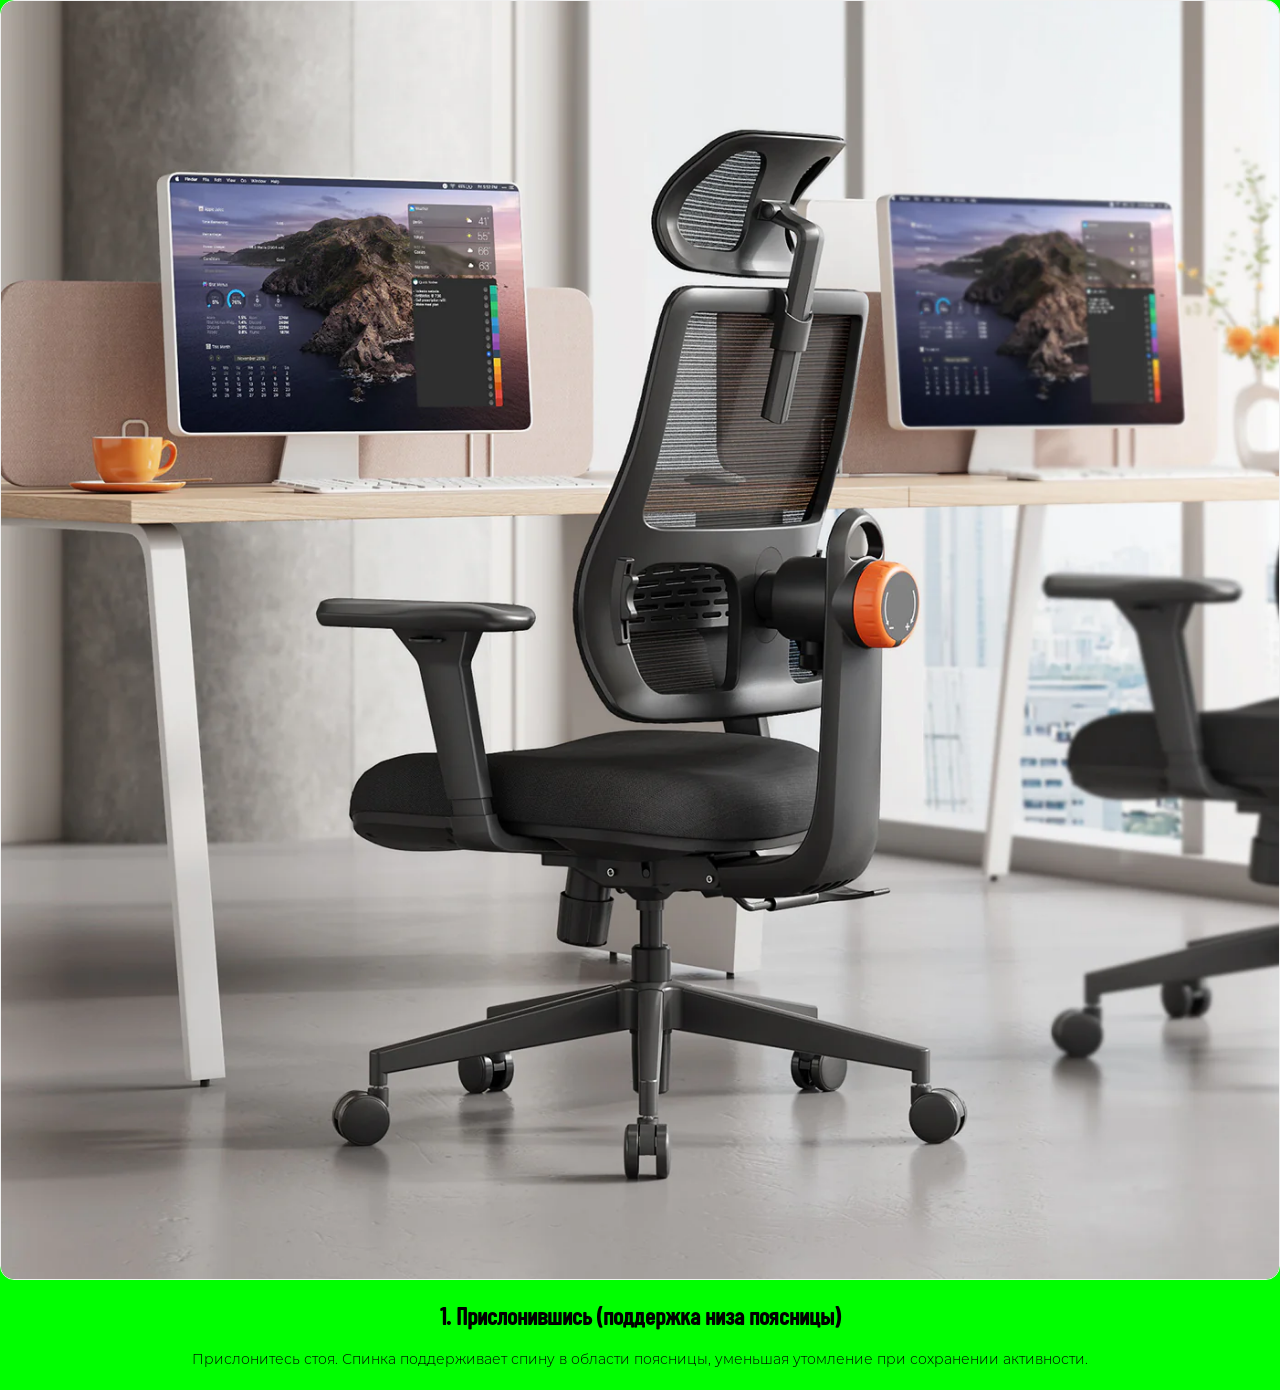
==== blocks/card-single/card-single.html @ de458e0e "feat: blocks block-image, card-product, card-single, products, section-title, single-slider-grid add" ====
<!DOCTYPE html>
<html lang="ru">
<head>
    <meta charset="UTF-8">
    <meta name="viewport" content="width=device-width, initial-scale=1.0">
    <title>Card Product Block</title>
    <link rel="stylesheet" href="../../css/common/normalize.css">
    <link rel="stylesheet" href="../../css/common/consts.css">
    <link rel="stylesheet" href="css/card-single.css">
</head>
<body style="background-color: lime;">
    <div class="card-single">
        <img class="card-single__image"
            src="images/03.webp"
            alt="Кресло FoxGear Netz One">
        <div class="card-single__content">
            <div class="card-single__title">
                1. Прислонившись (поддержка низа поясницы)
            </div>
            <div class="card-single__description">
                Прислонитесь стоя. Спинка поддерживает спину в области поясницы, уменьшая утомление при сохранении активности.
            </div>
        </div>
    </div>
</body>
</html>
---- css/common/consts.css ----
@import url("./fonts.css");

:root {

/*
    Размеры экрана
*/

    --max-content-width:        1920px;
    --header-width:             1600px;
    --wrapper-width:            1440px;
    --content-width:            1230px;
    /*--tech-table-width:         1200px; */


/*
    Основная палитра
*/
    --black:                    #000000; /* main text */
    --gray-deep-dark:           #1F2937; /* section titles */
    --gray-darker:              #252525; /* section title page*/

    --gray-dark:                #3C3C3C; /* back to top */
    --gray:                     #656565; /* description */
    --gray-medium:              #B7B7B7; /* p declaration */
    --gray-light:               #D2D7D7; /* description */
    --gray-neutral:             #DCE2E1; /* p declaration */
    --gray-lighter:             #E8E8E1; /* review background */
    --off-white:                #F5F5F5; /* menu mobile background, wrapper gray */
    --white:                    #FFFFFF; /* background */


    --red:                      #FF6666; /* form error */
    --orange:                   #F76500; /* text link */
    --orange-light:             #FFA366; /* text link hover*/
    --yellow:                   #F0C417; /* buy button */
    --yellow-light:             #F3D045; /* buy button hover*/
    --beige:                    #F6F4F1; /* button selected background*/
    --green:                    #00DFA9; /* button selected */
    --green-light:              #E0F3EF; /* button selected background*/
    --blue:                     #4A90E2; /* blue button */
    --violet:                   #7671ff; /* text link dark */
    --violet-light:             #a29ff3;

    /* Не используются */

    --black-dark:               #2C2C2C; /* block panel background and border */
    --gray-dark:                #747474; /* gray button */
    --gray-light:               #EFEFEF; /* button outlined hover */


/*
    Шрифты
*/

    --text-color-main:          var(--black);
    --text-color-inverted:      var(--white);
    --text-color-menu:          var(--gray);
    --text-color-title-table:   var(--gray-darker);

    --text-family-main:         Montserrat, arial, sans-serif;
    --text-family-menu:         Montserrat, arial, sans-serif;
    --text-family-title:        'Barlow Condensed', arial, sans-serif;
    --text-family-section-title: "Roboto", Helvetica, Arial, sans-serif;

    --text-size-section:        42px;
    --text-size-card:           28px;
    --text-size-legend:         18px;
    --text-size-page:           18px;
    --text-size-menu:           14px;
    --text-size-product:        16px;
    --text-size-footer:         16px;
    --text-size-single:         16px;
    --text-size-main:           14px;
    --text-size-tech-specs:     12px;

    --text-size-section_mobile: 26px;
    --text-size-legend_mobile:  16px;
    --text-size-footer_mobile:  13px;
    --text-size-single_mobile:  15px;

    --text-weight-main:         300;
    --text-weight-semibold:     400;
    --text-weight-bold:         600;
    --text-weight-extrabold:    700;

    --text-line-height-section: 36px;
    --text-line-height-large:   24px;
    --text-line-height-footer:  23px;
    --text-line-height-specs:   22px;
    --text-line-height-main:    18px;


    --text-line-height-section_mobile: 28px;
    --text-line-height-footer_mobile:  20px;

    /* Для тёмного фона */

    --special-title: var(--violet);


/*
    Фоны
*/
    --background-color-main: var(--white);
    --background-color-gray: var(--off-white);
    --background-color-black: var(--black);
    --background-color-menu: var(--white);
    --background-color-inverted: var(--black);
    --background-color-card: var(--gray-deep-dark);
    --background-color-table: var(--off-white);

/*
    Рамки
*/
    --border-color-table:           var(--gray-medium);
    --border-radius-hero-image:     10px; /* hero-single image  */
    --border-radius-hero-slider:    14px; /* hero-slider  */
    --border-radius-hero-video:     20px; /* hero-single video  */
    --border-radius-button:         5px; /* panel  */
    --border-radius-card:           14px; /* card-product */
    --border-radius-flex:           12px; /* card-product */
    --border-radius-menu-mobile:    14px; /* menu-mobile  */
    --border-radius-gallery-image:  3px; /* hero-single gallery image  */
    --border-radius-table:          4px; /* table  */

/*
    Ссылки
*/

    --link-normal-color:            var(--orange);
    --link-normal-color_hover:      var(--orange-light);
    --link-normal-color_disabled:   var(--gray);

/* Для тёмного фона */

    --link-normal-color-dark-bk:   var(--violet);
    --link-normal-color_hover-dark-bk: var(--violet-light);

/*
    Кнопки
*/
    --button-rounded-color:                    var(--white);
    --button-rounded-background-color:         var(--black);
    --button-rounded-background-color_hover:   var(--black);
    --button-rounded-border-color:             var(--black);
}
---- blocks/card-single/css/card-single.css ----
.card-single {
    display: block;

    color: var(--text-color-main, #000000);
    font-family: var(--text-family-main, sans-serif);
    font-size: var(--text-size-main, 16px);
    font-weight: var(--text-weight-main, 300);

    line-height: var(--text-line-height-main, 20px);
}

.card-single__image {
    width: 100%;
    height: auto;
    margin-bottom: 20px;

    border: 1px solid var(--gray-light, #D2D7D7);
    border-radius: var(--border-radius-hero-slider, 14px);
}

.card-single__title {
    margin-bottom: 20px;

    font-family: var(--text-family-title, sans-serif);
    font-size: var(--text-size-card, 28px);
    font-weight: var(--text-weight-bold, 600);

    line-height: 1;

    text-align: center;
}

.card-single__description {
    margin-bottom: 20px;

    line-height: var(--text-line-height-specs, 22px);

    text-align: center;
}

@media screen and (max-width: 1440px) {
    .card-single__title {
        font-size: 24px;
    }
}

@media screen and (max-width: 700px) {
    .card-single__title {
        font-size: 20px;
    }
}
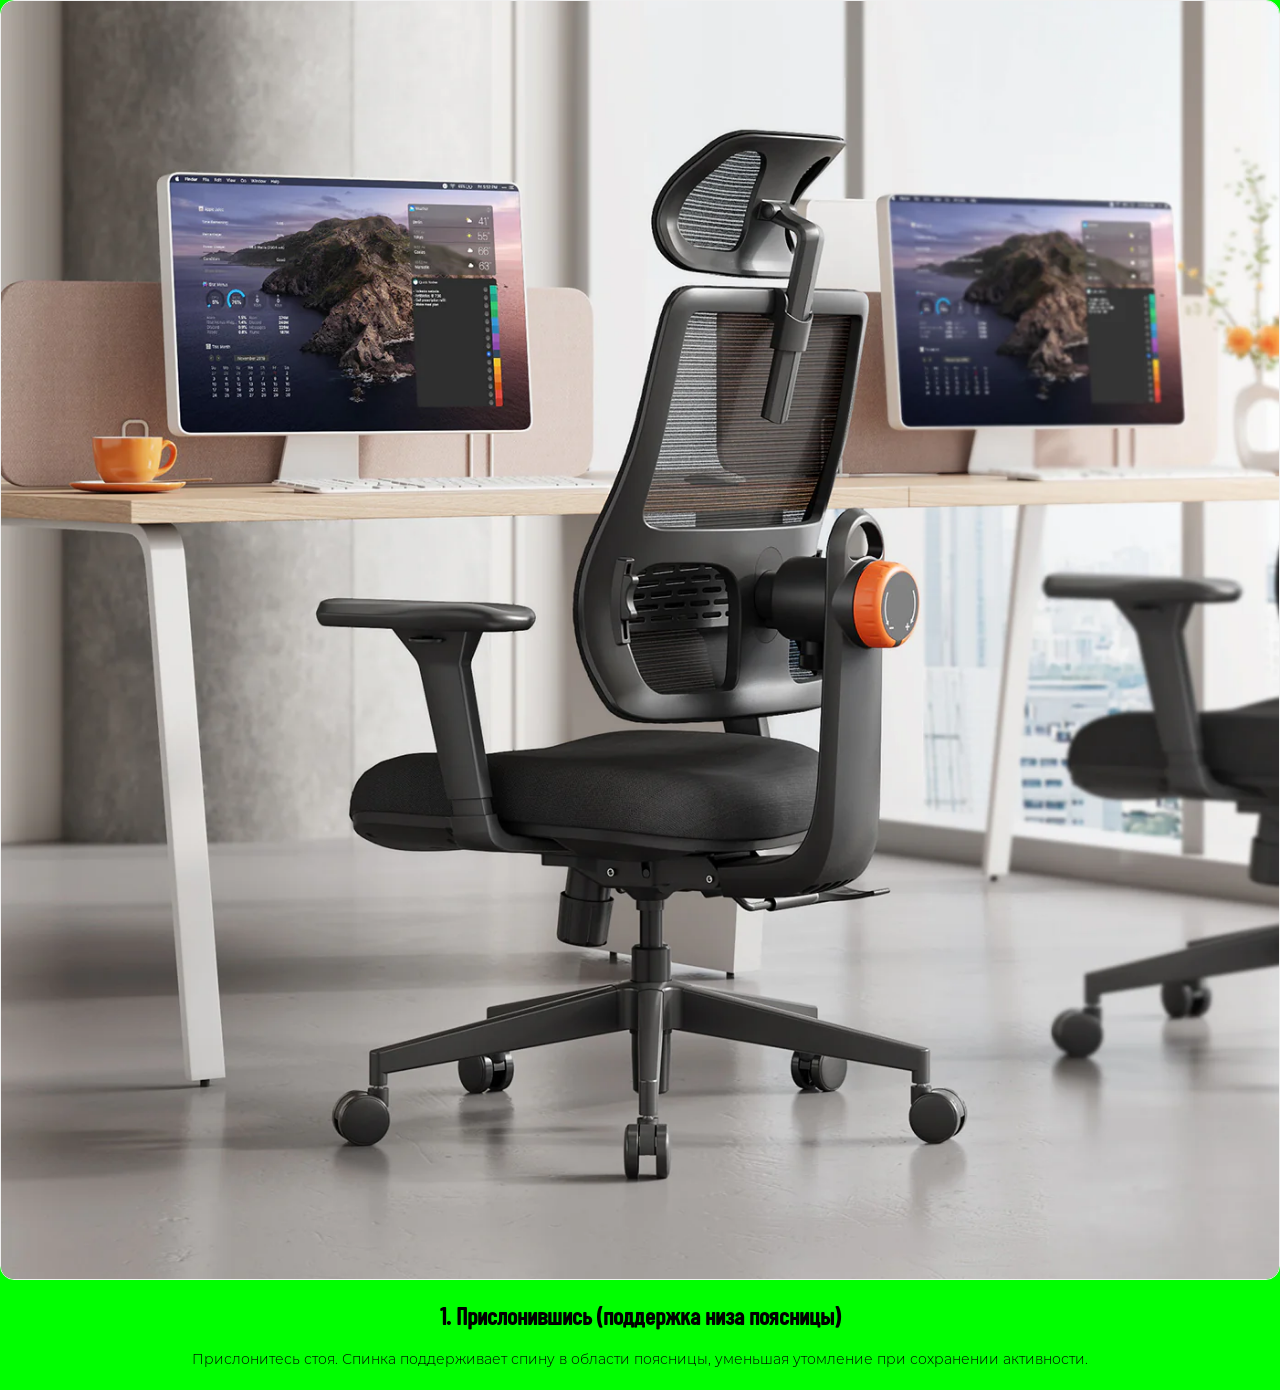
==== commit 6caf9e3c: "fix: after test deployment and w3c validation" ====
--- a/blocks/card-single/card-single.html
+++ b/blocks/card-single/card-single.html
@@ -21,6 +21,10 @@
                 Прислонитесь стоя. Спинка поддерживает спину в области поясницы, уменьшая утомление при сохранении активности.
             </div>
         </div>
+        <a class="card-single__link"
+            href="https://foxgear.store/pages/netz-one/"
+            title="Посмотреть кресло кресло FoxGear Netz One">
+        </a>
     </div>
 </body>
 </html>
--- a/blocks/card-single/css/card-single.css
+++ b/blocks/card-single/css/card-single.css
@@ -1,4 +1,5 @@
 .card-single {
+    position: relative;
     display: block;
 
     color: var(--text-color-main, #000000);
@@ -38,6 +39,15 @@
     text-align: center;
 }
 
+.card-single__link {
+    position: absolute;
+    top: 0;
+    left: 0;
+    display: block;
+    width: 100%;
+    height: 100%;
+}
+
 @media screen and (max-width: 1440px) {
     .card-single__title {
         font-size: 24px;
